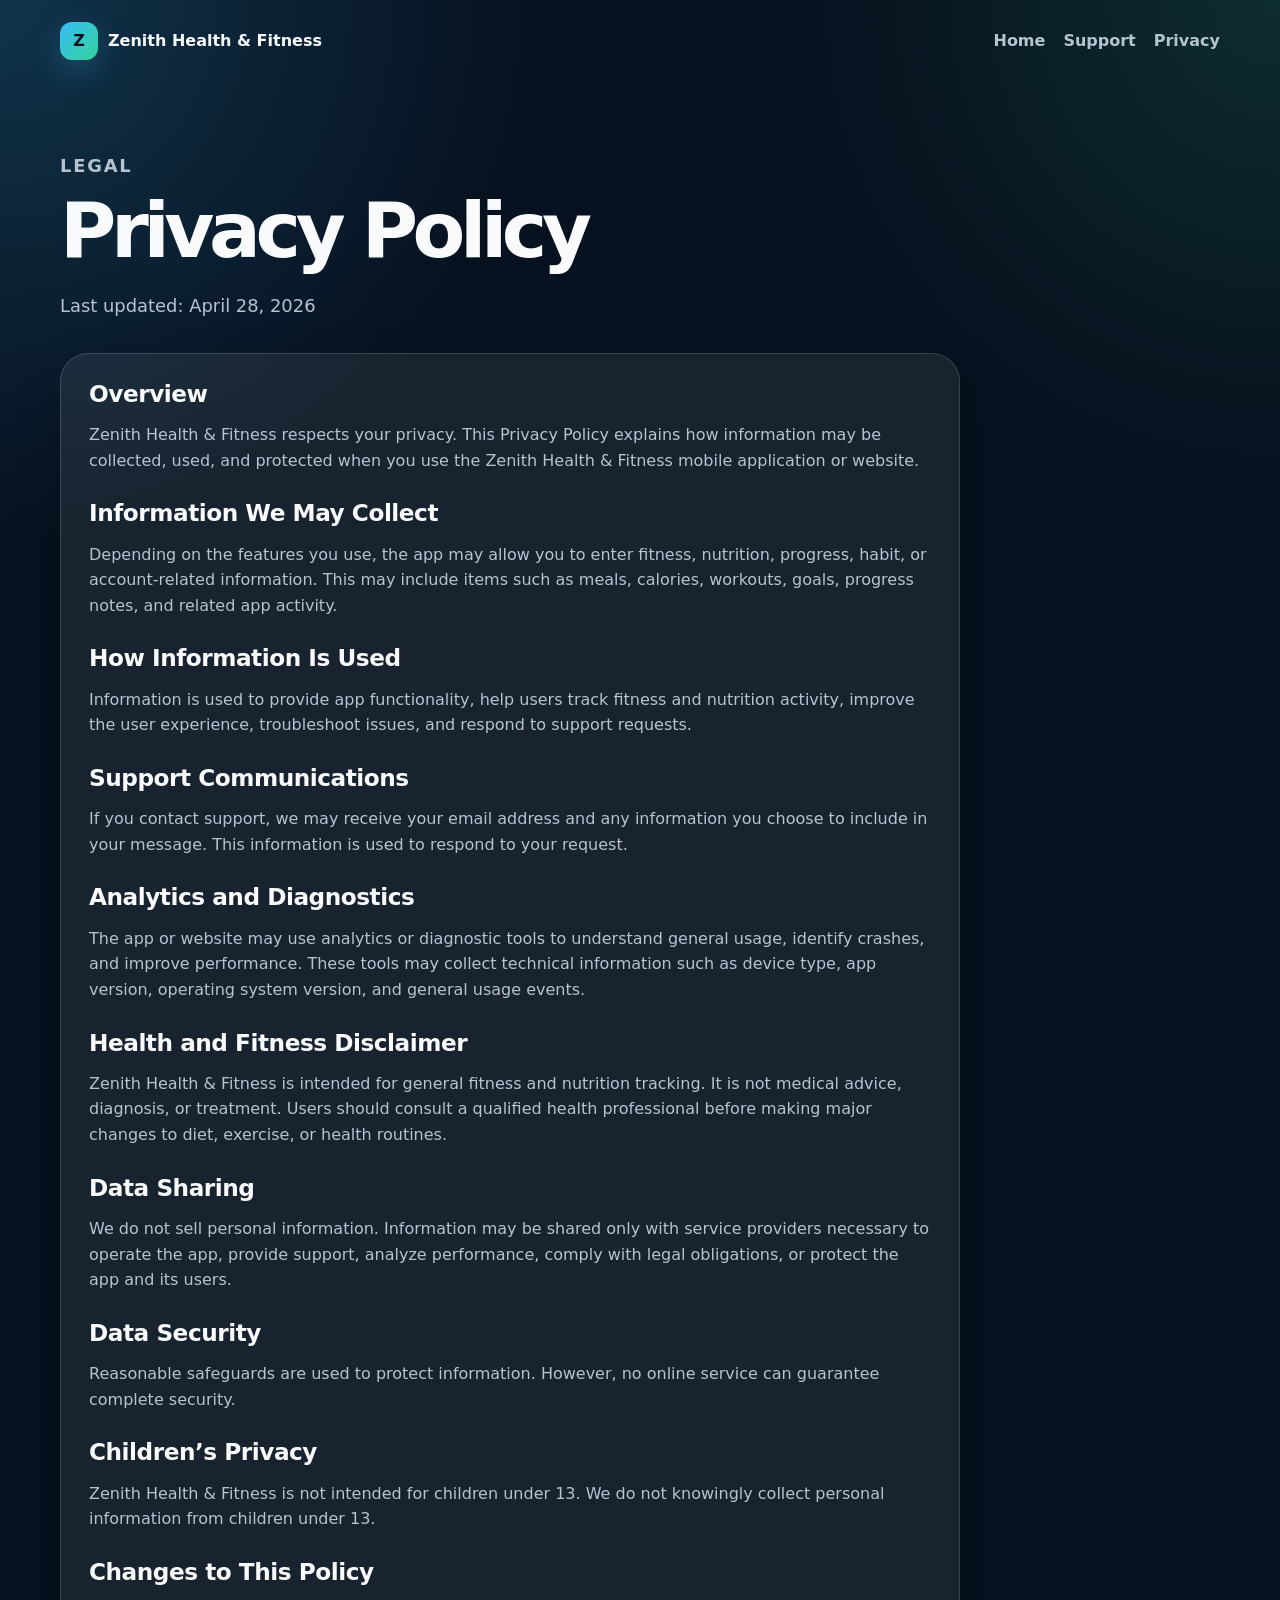
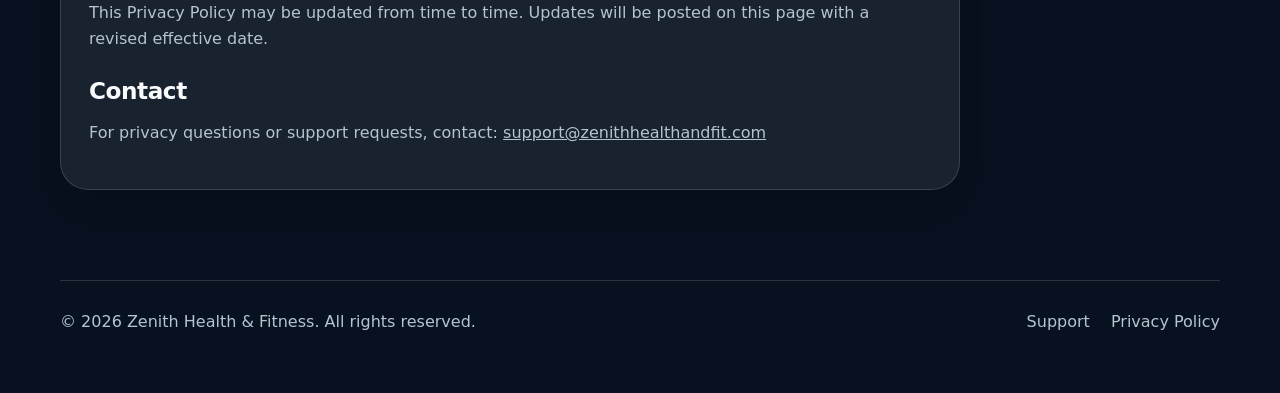
==== privacy.html @ 16274722 "Add files via upload" ====
<!DOCTYPE html>
<html lang="en">
<head>
  <meta charset="UTF-8" />
  <meta name="viewport" content="width=device-width, initial-scale=1.0" />
  <title>Privacy Policy | Zenith Health & Fitness</title>
  <meta name="description" content="Privacy Policy for Zenith Health & Fitness." />
  <link rel="stylesheet" href="styles.css" />
</head>
<body>
  <header class="site-header">
    <a class="brand" href="index.html">
      <span class="brand-mark">Z</span>
      <span>Zenith Health & Fitness</span>
    </a>

    <nav class="nav">
      <a href="index.html">Home</a>
      <a href="support.html">Support</a>
      <a href="privacy.html">Privacy</a>
    </nav>
  </header>

  <main class="page legal">
    <section class="page-header">
      <p class="eyebrow">Legal</p>
      <h1>Privacy Policy</h1>
      <p>Last updated: April 28, 2026</p>
    </section>

    <section class="legal-card">
      <h2>Overview</h2>
      <p>
        Zenith Health & Fitness respects your privacy. This Privacy Policy explains how information may be collected, used, and protected when you use the Zenith Health & Fitness mobile application or website.
      </p>

      <h2>Information We May Collect</h2>
      <p>
        Depending on the features you use, the app may allow you to enter fitness, nutrition, progress, habit, or account-related information. This may include items such as meals, calories, workouts, goals, progress notes, and related app activity.
      </p>

      <h2>How Information Is Used</h2>
      <p>
        Information is used to provide app functionality, help users track fitness and nutrition activity, improve the user experience, troubleshoot issues, and respond to support requests.
      </p>

      <h2>Support Communications</h2>
      <p>
        If you contact support, we may receive your email address and any information you choose to include in your message. This information is used to respond to your request.
      </p>

      <h2>Analytics and Diagnostics</h2>
      <p>
        The app or website may use analytics or diagnostic tools to understand general usage, identify crashes, and improve performance. These tools may collect technical information such as device type, app version, operating system version, and general usage events.
      </p>

      <h2>Health and Fitness Disclaimer</h2>
      <p>
        Zenith Health & Fitness is intended for general fitness and nutrition tracking. It is not medical advice, diagnosis, or treatment. Users should consult a qualified health professional before making major changes to diet, exercise, or health routines.
      </p>

      <h2>Data Sharing</h2>
      <p>
        We do not sell personal information. Information may be shared only with service providers necessary to operate the app, provide support, analyze performance, comply with legal obligations, or protect the app and its users.
      </p>

      <h2>Data Security</h2>
      <p>
        Reasonable safeguards are used to protect information. However, no online service can guarantee complete security.
      </p>

      <h2>Children’s Privacy</h2>
      <p>
        Zenith Health & Fitness is not intended for children under 13. We do not knowingly collect personal information from children under 13.
      </p>

      <h2>Changes to This Policy</h2>
      <p>
        This Privacy Policy may be updated from time to time. Updates will be posted on this page with a revised effective date.
      </p>

      <h2>Contact</h2>
      <p>
        For privacy questions or support requests, contact:
        <a href="mailto:support@zenithhealthandfit.com">support@zenithhealthandfit.com</a>
      </p>
    </section>
  </main>

  <footer class="site-footer">
    <p>© 2026 Zenith Health & Fitness. All rights reserved.</p>
    <div>
      <a href="support.html">Support</a>
      <a href="privacy.html">Privacy Policy</a>
    </div>
  </footer>
</body>
</html>
---- styles.css ----
:root {
  --bg: #07111f;
  --bg-soft: #0d1b2d;
  --panel: rgba(255, 255, 255, 0.075);
  --panel-strong: rgba(255, 255, 255, 0.11);
  --text: #f8fafc;
  --muted: #b6c3d1;
  --line: rgba(255, 255, 255, 0.14);
  --accent: #38bdf8;
  --accent-strong: #0ea5e9;
  --green: #34d399;
  --shadow: 0 24px 70px rgba(0, 0, 0, 0.35);
}

* {
  box-sizing: border-box;
}

html {
  scroll-behavior: smooth;
}

body {
  margin: 0;
  font-family: Inter, ui-sans-serif, system-ui, -apple-system, BlinkMacSystemFont, "Segoe UI", sans-serif;
  background:
    radial-gradient(circle at top left, rgba(56, 189, 248, 0.2), transparent 34rem),
    radial-gradient(circle at top right, rgba(52, 211, 153, 0.14), transparent 30rem),
    var(--bg);
  color: var(--text);
  line-height: 1.6;
}

a {
  color: inherit;
}

.site-header {
  width: min(1160px, calc(100% - 32px));
  margin: 0 auto;
  padding: 22px 0;
  display: flex;
  justify-content: space-between;
  align-items: center;
}

.brand {
  display: inline-flex;
  align-items: center;
  gap: 10px;
  font-weight: 800;
  text-decoration: none;
}

.brand-mark {
  width: 38px;
  height: 38px;
  display: grid;
  place-items: center;
  border-radius: 12px;
  background: linear-gradient(135deg, var(--accent), var(--green));
  color: #03111d;
  box-shadow: 0 10px 30px rgba(56, 189, 248, 0.25);
}

.nav {
  display: flex;
  align-items: center;
  gap: 18px;
}

.nav a {
  color: var(--muted);
  text-decoration: none;
  font-weight: 650;
}

.nav a:hover {
  color: var(--text);
}

.hero {
  width: min(1160px, calc(100% - 32px));
  margin: 52px auto 0;
  min-height: 640px;
  display: grid;
  grid-template-columns: 1.1fr 0.9fr;
  gap: 56px;
  align-items: center;
}

.eyebrow {
  margin: 0 0 12px;
  color: var(--accent);
  font-weight: 800;
  letter-spacing: 0.1em;
  text-transform: uppercase;
  font-size: 0.78rem;
}

h1,
h2,
h3,
p {
  margin-top: 0;
}

h1 {
  font-size: clamp(2.6rem, 6vw, 5rem);
  line-height: 0.98;
  letter-spacing: -0.07em;
  margin-bottom: 24px;
}

h2 {
  font-size: clamp(2rem, 4vw, 3.2rem);
  line-height: 1.05;
  letter-spacing: -0.045em;
  margin-bottom: 16px;
}

h3 {
  font-size: 1.25rem;
  margin-bottom: 10px;
}

.hero-copy,
.page-header p,
.split p,
.cta p {
  color: var(--muted);
  font-size: 1.12rem;
  max-width: 680px;
}

.hero-actions {
  display: flex;
  gap: 14px;
  flex-wrap: wrap;
  margin: 32px 0 18px;
}

.button {
  display: inline-flex;
  align-items: center;
  justify-content: center;
  min-height: 46px;
  padding: 0 18px;
  border-radius: 999px;
  text-decoration: none;
  font-weight: 800;
  border: 1px solid transparent;
}

.button.primary {
  background: linear-gradient(135deg, var(--accent), var(--green));
  color: #04111f;
}

.button.secondary {
  background: rgba(255, 255, 255, 0.08);
  border-color: var(--line);
  color: var(--text);
}

.small-note {
  color: var(--muted);
  font-size: 0.92rem;
}

.hero-card {
  display: flex;
  justify-content: center;
}

.phone-frame {
  width: min(360px, 100%);
  border-radius: 48px;
  padding: 14px;
  background: linear-gradient(145deg, rgba(255,255,255,0.18), rgba(255,255,255,0.04));
  border: 1px solid var(--line);
  box-shadow: var(--shadow);
}

.phone-screen {
  min-height: 600px;
  border-radius: 36px;
  padding: 28px;
  background:
    radial-gradient(circle at top, rgba(56, 189, 248, 0.22), transparent 18rem),
    #081525;
  border: 1px solid rgba(255, 255, 255, 0.1);
}

.app-topbar {
  width: 92px;
  height: 8px;
  border-radius: 999px;
  margin: 0 auto 46px;
  background: rgba(255, 255, 255, 0.22);
}

.metric-row {
  display: flex;
  justify-content: space-between;
  color: var(--muted);
  margin-top: 28px;
}

.metric-row strong {
  color: var(--text);
}

.progress-bar {
  height: 12px;
  border-radius: 999px;
  overflow: hidden;
  background: rgba(255, 255, 255, 0.1);
  margin: 12px 0 26px;
}

.progress-bar span {
  display: block;
  height: 100%;
  border-radius: inherit;
  background: linear-gradient(90deg, var(--accent), var(--green));
}

.metric-grid {
  display: grid;
  grid-template-columns: repeat(2, 1fr);
  gap: 12px;
}

.metric-grid div {
  background: rgba(255, 255, 255, 0.075);
  border: 1px solid var(--line);
  border-radius: 22px;
  padding: 18px;
}

.metric-grid strong,
.metric-grid span {
  display: block;
}

.metric-grid strong {
  font-size: 1.7rem;
}

.metric-grid span {
  color: var(--muted);
  font-size: 0.9rem;
}

.section,
.page {
  width: min(1160px, calc(100% - 32px));
  margin: 0 auto;
}

.section {
  padding: 78px 0;
}

.section-heading {
  max-width: 720px;
  margin-bottom: 28px;
}

.cards {
  display: grid;
  gap: 18px;
}

.cards.three {
  grid-template-columns: repeat(3, 1fr);
}

.cards.two {
  grid-template-columns: repeat(2, 1fr);
}

.card,
.legal-card,
.cta {
  background: var(--panel);
  border: 1px solid var(--line);
  border-radius: 28px;
  padding: 28px;
  box-shadow: 0 18px 48px rgba(0, 0, 0, 0.18);
}

.card p,
.legal-card p,
.card li {
  color: var(--muted);
}

.split {
  display: grid;
  grid-template-columns: 0.85fr 1.15fr;
  gap: 40px;
  align-items: start;
}

.cta {
  width: min(1160px, calc(100% - 32px));
  margin: 30px auto 80px;
  text-align: center;
  background:
    radial-gradient(circle at top left, rgba(56, 189, 248, 0.22), transparent 24rem),
    var(--panel-strong);
}

.cta p {
  margin-left: auto;
  margin-right: auto;
}

.site-footer {
  width: min(1160px, calc(100% - 32px));
  margin: 0 auto;
  padding: 28px 0 42px;
  border-top: 1px solid var(--line);
  display: flex;
  justify-content: space-between;
  gap: 18px;
  color: var(--muted);
}

.site-footer a {
  color: var(--muted);
  text-decoration: none;
  margin-left: 16px;
}

.page {
  padding: 70px 0 90px;
}

.page-header {
  max-width: 800px;
  margin-bottom: 32px;
}

.clean-list {
  padding-left: 20px;
}

.faq {
  display: grid;
  gap: 12px;
}

details {
  background: var(--panel);
  border: 1px solid var(--line);
  border-radius: 18px;
  padding: 18px 20px;
}

summary {
  cursor: pointer;
  font-weight: 800;
}

details p {
  color: var(--muted);
  margin: 12px 0 0;
}

.legal-card {
  max-width: 900px;
}

.legal-card h2 {
  font-size: 1.45rem;
  letter-spacing: -0.02em;
  margin-top: 28px;
}

.legal-card h2:first-child {
  margin-top: 0;
}

@media (max-width: 850px) {
  .site-header,
  .site-footer {
    align-items: flex-start;
    flex-direction: column;
  }

  .nav {
    flex-wrap: wrap;
  }

  .hero,
  .split,
  .cards.three,
  .cards.two {
    grid-template-columns: 1fr;
  }

  .hero {
    margin-top: 28px;
    min-height: auto;
  }

  .phone-screen {
    min-height: 520px;
  }

  .section {
    padding: 52px 0;
  }

  .site-footer a {
    margin-left: 0;
    margin-right: 16px;
  }
}
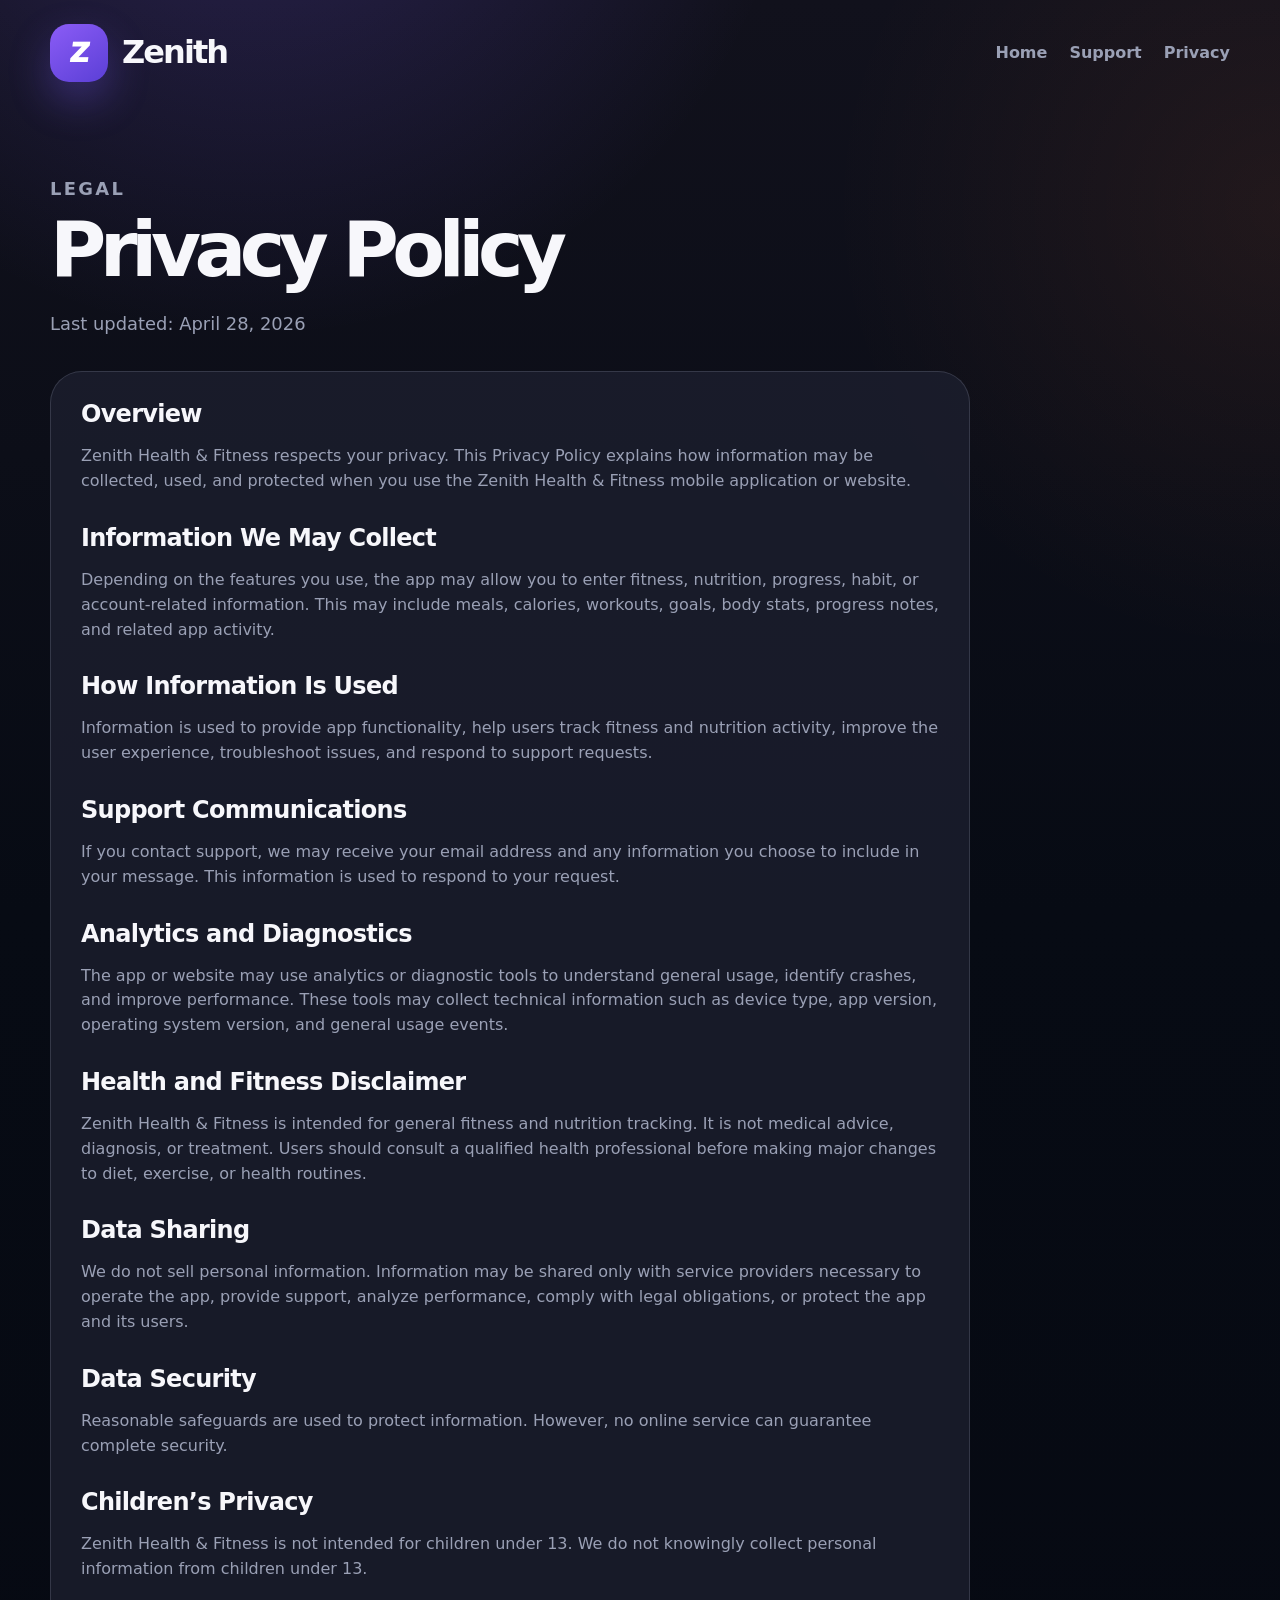
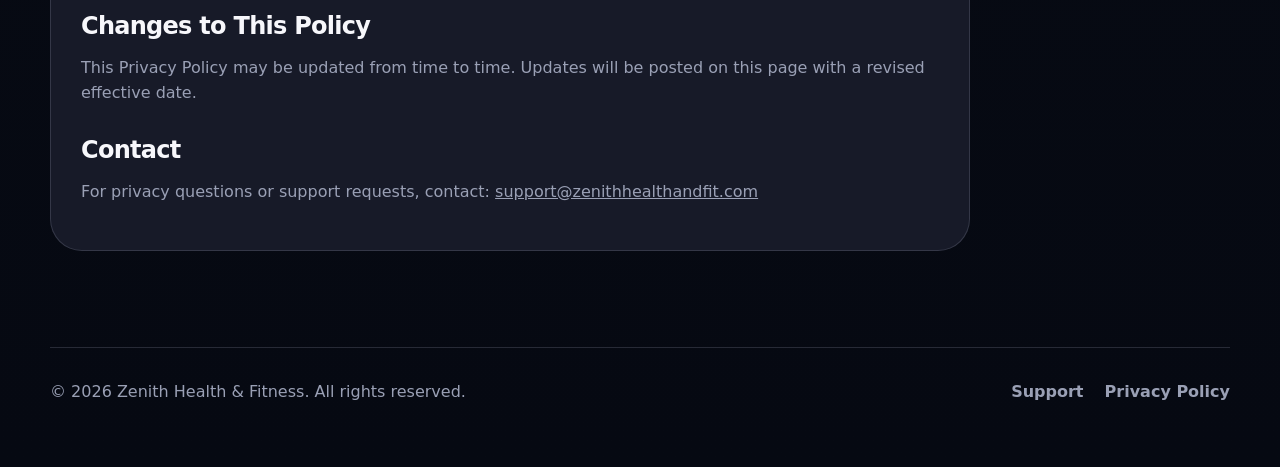
==== commit f069099a: "Add files via upload" ====
--- a/privacy.html
+++ b/privacy.html
@@ -3,15 +3,18 @@
 <head>
   <meta charset="UTF-8" />
   <meta name="viewport" content="width=device-width, initial-scale=1.0" />
+
   <title>Privacy Policy | Zenith Health & Fitness</title>
   <meta name="description" content="Privacy Policy for Zenith Health & Fitness." />
+
   <link rel="stylesheet" href="styles.css" />
 </head>
+
 <body>
   <header class="site-header">
     <a class="brand" href="index.html">
-      <span class="brand-mark">Z</span>
-      <span>Zenith Health & Fitness</span>
+      <span class="brand-mark"><span class="z-peak">Z</span></span>
+      <span class="brand-text">Zenith</span>
     </a>
 
     <nav class="nav">
@@ -36,7 +39,7 @@
 
       <h2>Information We May Collect</h2>
       <p>
-        Depending on the features you use, the app may allow you to enter fitness, nutrition, progress, habit, or account-related information. This may include items such as meals, calories, workouts, goals, progress notes, and related app activity.
+        Depending on the features you use, the app may allow you to enter fitness, nutrition, progress, habit, or account-related information. This may include meals, calories, workouts, goals, body stats, progress notes, and related app activity.
       </p>
 
       <h2>How Information Is Used</h2>
--- a/styles.css
+++ b/styles.css
@@ -1,15 +1,21 @@
 :root {
-  --bg: #07111f;
-  --bg-soft: #0d1b2d;
-  --panel: rgba(255, 255, 255, 0.075);
-  --panel-strong: rgba(255, 255, 255, 0.11);
-  --text: #f8fafc;
-  --muted: #b6c3d1;
-  --line: rgba(255, 255, 255, 0.14);
-  --accent: #38bdf8;
-  --accent-strong: #0ea5e9;
-  --green: #34d399;
-  --shadow: 0 24px 70px rgba(0, 0, 0, 0.35);
+  --bg: #070b14;
+  --bg-2: #0b101d;
+  --surface: #151622;
+  --surface-2: #1d2030;
+  --surface-3: #10131f;
+  --text: #f7f7fb;
+  --muted: #9aa0b5;
+  --muted-2: #73798d;
+  --line: rgba(154, 160, 181, 0.22);
+  --purple: #7c5cff;
+  --purple-2: #4f3a93;
+  --orange: #ff7a2f;
+  --green: #39d39f;
+  --pink: #ec4899;
+  --shadow: 0 28px 80px rgba(0, 0, 0, 0.45);
+  --radius-lg: 32px;
+  --radius-md: 22px;
 }
 
 * {
@@ -22,13 +28,13 @@
 
 body {
   margin: 0;
+  background:
+    radial-gradient(circle at 20% -10%, rgba(124, 92, 255, 0.24), transparent 34rem),
+    radial-gradient(circle at 100% 10%, rgba(255, 122, 47, 0.08), transparent 28rem),
+    linear-gradient(180deg, #11111c 0%, var(--bg) 44%, #060912 100%);
+  color: var(--text);
   font-family: Inter, ui-sans-serif, system-ui, -apple-system, BlinkMacSystemFont, "Segoe UI", sans-serif;
-  background:
-    radial-gradient(circle at top left, rgba(56, 189, 248, 0.2), transparent 34rem),
-    radial-gradient(circle at top right, rgba(52, 211, 153, 0.14), transparent 30rem),
-    var(--bg);
-  color: var(--text);
-  line-height: 1.6;
+  line-height: 1.55;
 }
 
 a {
@@ -36,43 +42,56 @@
 }
 
 .site-header {
-  width: min(1160px, calc(100% - 32px));
+  width: min(1180px, calc(100% - 32px));
   margin: 0 auto;
-  padding: 22px 0;
-  display: flex;
+  padding: 24px 0;
+  display: flex;
+  align-items: center;
   justify-content: space-between;
-  align-items: center;
 }
 
 .brand {
   display: inline-flex;
   align-items: center;
-  gap: 10px;
-  font-weight: 800;
+  gap: 14px;
   text-decoration: none;
 }
 
 .brand-mark {
-  width: 38px;
-  height: 38px;
+  width: 58px;
+  height: 58px;
+  border-radius: 19px;
   display: grid;
   place-items: center;
-  border-radius: 12px;
-  background: linear-gradient(135deg, var(--accent), var(--green));
-  color: #03111d;
-  box-shadow: 0 10px 30px rgba(56, 189, 248, 0.25);
+  background: linear-gradient(145deg, #8b5cf6, #5b3fd6);
+  box-shadow: 0 18px 42px rgba(124, 92, 255, 0.32);
+}
+
+.z-peak {
+  color: #fff;
+  font-size: 1.65rem;
+  font-weight: 950;
+  letter-spacing: -0.08em;
+  transform: skew(-8deg);
+}
+
+.brand-text {
+  font-size: 2rem;
+  font-weight: 900;
+  letter-spacing: -0.06em;
 }
 
 .nav {
   display: flex;
+  gap: 22px;
   align-items: center;
-  gap: 18px;
 }
 
 .nav a {
-  color: var(--muted);
   text-decoration: none;
-  font-weight: 650;
+  color: var(--muted);
+  font-weight: 750;
+  transition: color 160ms ease;
 }
 
 .nav a:hover {
@@ -80,22 +99,23 @@
 }
 
 .hero {
-  width: min(1160px, calc(100% - 32px));
-  margin: 52px auto 0;
-  min-height: 640px;
-  display: grid;
-  grid-template-columns: 1.1fr 0.9fr;
-  gap: 56px;
+  width: min(1180px, calc(100% - 32px));
+  margin: 42px auto 0;
+  display: grid;
+  grid-template-columns: minmax(0, 0.95fr) minmax(360px, 0.78fr);
+  gap: 64px;
   align-items: center;
+  min-height: 760px;
 }
 
 .eyebrow {
-  margin: 0 0 12px;
-  color: var(--accent);
-  font-weight: 800;
-  letter-spacing: 0.1em;
+  margin: 0 0 14px;
+  color: var(--purple);
+  font-size: 0.78rem;
+  line-height: 1.2;
+  font-weight: 900;
+  letter-spacing: 0.13em;
   text-transform: uppercase;
-  font-size: 0.78rem;
 }
 
 h1,
@@ -106,317 +126,611 @@
 }
 
 h1 {
-  font-size: clamp(2.6rem, 6vw, 5rem);
-  line-height: 0.98;
+  max-width: 760px;
+  margin-bottom: 24px;
+  font-size: clamp(3.2rem, 7vw, 6.6rem);
+  line-height: 0.94;
+  letter-spacing: -0.085em;
+}
+
+h2 {
+  margin-bottom: 18px;
+  font-size: clamp(2.1rem, 4vw, 4.3rem);
+  line-height: 1;
   letter-spacing: -0.07em;
-  margin-bottom: 24px;
-}
-
-h2 {
-  font-size: clamp(2rem, 4vw, 3.2rem);
-  line-height: 1.05;
-  letter-spacing: -0.045em;
-  margin-bottom: 16px;
 }
 
 h3 {
+  margin-bottom: 10px;
+  font-size: 1.35rem;
+  letter-spacing: -0.025em;
+}
+
+.lead {
+  max-width: 680px;
+  color: var(--muted);
   font-size: 1.25rem;
-  margin-bottom: 10px;
-}
-
-.hero-copy,
-.page-header p,
-.split p,
-.cta p {
-  color: var(--muted);
-  font-size: 1.12rem;
-  max-width: 680px;
 }
 
 .hero-actions {
+  margin-top: 34px;
   display: flex;
   gap: 14px;
   flex-wrap: wrap;
-  margin: 32px 0 18px;
+}
+
+.hero-actions.centered {
+  justify-content: center;
 }
 
 .button {
+  min-height: 50px;
+  padding: 0 22px;
+  border-radius: 999px;
+  display: inline-flex;
+  justify-content: center;
+  align-items: center;
+  text-decoration: none;
+  font-weight: 900;
+  border: 1px solid transparent;
+}
+
+.button.primary {
+  color: #fff;
+  background: linear-gradient(135deg, #8b5cf6, #6242d9);
+  box-shadow: 0 18px 44px rgba(124, 92, 255, 0.3);
+}
+
+.button.secondary {
+  color: var(--text);
+  background: rgba(255,255,255,0.045);
+  border-color: var(--line);
+}
+
+.trust-row {
+  margin-top: 26px;
+  display: flex;
+  flex-wrap: wrap;
+  gap: 10px;
+}
+
+.trust-row span {
+  padding: 10px 14px;
+  border-radius: 999px;
+  color: var(--muted);
+  background: rgba(255,255,255,0.045);
+  border: 1px solid var(--line);
+  font-weight: 800;
+  font-size: 0.9rem;
+}
+
+.phone-showcase {
+  display: flex;
+  justify-content: center;
+}
+
+.phone {
+  width: min(420px, 100%);
+  min-height: 820px;
+  position: relative;
+  overflow: hidden;
+  border-radius: 42px;
+  border: 1px solid rgba(154, 160, 181, 0.22);
+  background: #080c15;
+  box-shadow: var(--shadow);
+}
+
+.phone::before {
+  content: "";
+  position: absolute;
+  inset: 0;
+  background:
+    radial-gradient(circle at 20% 0%, rgba(124,92,255,0.22), transparent 20rem),
+    radial-gradient(circle at 90% 80%, rgba(236,72,153,0.12), transparent 18rem);
+  pointer-events: none;
+}
+
+.phone-status {
+  position: relative;
+  height: 18px;
+}
+
+.app-header {
+  position: relative;
+  z-index: 1;
+  padding: 20px 26px 22px;
+  display: flex;
+  justify-content: space-between;
+  align-items: center;
+  background: rgba(21, 22, 34, 0.82);
+  border-bottom: 1px solid var(--line);
+}
+
+.mini-brand {
   display: inline-flex;
   align-items: center;
-  justify-content: center;
-  min-height: 46px;
-  padding: 0 18px;
+  gap: 12px;
+}
+
+.mini-brand strong {
+  font-size: 1.55rem;
+  letter-spacing: -0.06em;
+}
+
+.mini-icon {
+  width: 46px;
+  height: 46px;
+  border-radius: 15px;
+  display: grid;
+  place-items: center;
+  background: linear-gradient(145deg, #8b5cf6, #5b3fd6);
+  color: #fff;
+  font-weight: 950;
+  font-size: 1.4rem;
+}
+
+.header-icons {
+  display: flex;
+  gap: 14px;
+  color: var(--muted);
+  font-size: 1.4rem;
+}
+
+.screen-section {
+  position: relative;
+  z-index: 1;
+  padding: 30px 24px 112px;
+}
+
+.screen-section h2 {
+  font-size: 2.45rem;
+  margin-bottom: 8px;
+}
+
+.screen-section p {
+  color: var(--muted);
+}
+
+.streak {
+  width: fit-content;
+  margin-bottom: 12px;
+  padding: 11px 16px;
   border-radius: 999px;
-  text-decoration: none;
-  font-weight: 800;
-  border: 1px solid transparent;
-}
-
-.button.primary {
-  background: linear-gradient(135deg, var(--accent), var(--green));
-  color: #04111f;
-}
-
-.button.secondary {
-  background: rgba(255, 255, 255, 0.08);
-  border-color: var(--line);
-  color: var(--text);
-}
-
-.small-note {
-  color: var(--muted);
-  font-size: 0.92rem;
-}
-
-.hero-card {
-  display: flex;
-  justify-content: center;
-}
-
-.phone-frame {
-  width: min(360px, 100%);
-  border-radius: 48px;
-  padding: 14px;
-  background: linear-gradient(145deg, rgba(255,255,255,0.18), rgba(255,255,255,0.04));
+  font-weight: 900;
+  border: 1px solid;
+}
+
+.streak.purple {
+  color: var(--purple);
+  background: rgba(124,92,255,0.13);
+  border-color: rgba(124,92,255,0.35);
+}
+
+.streak.orange {
+  color: var(--orange);
+  background: rgba(255,122,47,0.12);
+  border-color: rgba(255,122,47,0.35);
+}
+
+.metric-grid {
+  margin-top: 24px;
+  display: grid;
+  grid-template-columns: repeat(2, 1fr);
+  gap: 14px;
+}
+
+.metric-card {
+  min-height: 132px;
+  padding: 20px 18px;
+  border-radius: 24px;
+  background: rgba(29,32,48,0.74);
   border: 1px solid var(--line);
-  box-shadow: var(--shadow);
-}
-
-.phone-screen {
-  min-height: 600px;
-  border-radius: 36px;
-  padding: 28px;
-  background:
-    radial-gradient(circle at top, rgba(56, 189, 248, 0.22), transparent 18rem),
-    #081525;
-  border: 1px solid rgba(255, 255, 255, 0.1);
-}
-
-.app-topbar {
-  width: 92px;
-  height: 8px;
-  border-radius: 999px;
-  margin: 0 auto 46px;
-  background: rgba(255, 255, 255, 0.22);
-}
-
-.metric-row {
+}
+
+.metric-card span {
+  display: block;
+  color: var(--muted);
+  font-size: 0.82rem;
+  font-weight: 900;
+  letter-spacing: 0.08em;
+}
+
+.metric-card strong {
+  display: block;
+  margin-top: 14px;
+  font-size: 2rem;
+  line-height: 1;
+}
+
+.metric-card small {
+  display: block;
+  margin-top: 8px;
+  color: var(--muted);
+  font-size: 0.9rem;
+}
+
+.budget-card {
+  margin-top: 24px;
+  padding: 22px;
+  border-radius: 26px;
+  background: rgba(29,32,48,0.84);
+  border: 1px solid var(--line);
+}
+
+.budget-top {
   display: flex;
   justify-content: space-between;
-  color: var(--muted);
-  margin-top: 28px;
-}
-
-.metric-row strong {
-  color: var(--text);
-}
-
-.progress-bar {
+  gap: 16px;
+  align-items: center;
+}
+
+.budget-top span {
+  color: var(--green);
+  font-weight: 950;
+}
+
+.progress-track {
   height: 12px;
+  margin: 18px 0;
   border-radius: 999px;
   overflow: hidden;
-  background: rgba(255, 255, 255, 0.1);
-  margin: 12px 0 26px;
-}
-
-.progress-bar span {
+  background: rgba(154, 160, 181, 0.15);
+}
+
+.progress-track span {
   display: block;
   height: 100%;
   border-radius: inherit;
-  background: linear-gradient(90deg, var(--accent), var(--green));
-}
-
-.metric-grid {
-  display: grid;
-  grid-template-columns: repeat(2, 1fr);
-  gap: 12px;
-}
-
-.metric-grid div {
-  background: rgba(255, 255, 255, 0.075);
-  border: 1px solid var(--line);
-  border-radius: 22px;
-  padding: 18px;
-}
-
-.metric-grid strong,
-.metric-grid span {
+  background: linear-gradient(90deg, var(--orange), #ff9f45);
+}
+
+.budget-values {
+  display: flex;
+  justify-content: space-between;
+  color: var(--muted);
+  text-align: center;
+}
+
+.budget-values strong {
   display: block;
-}
-
-.metric-grid strong {
-  font-size: 1.7rem;
-}
-
-.metric-grid span {
-  color: var(--muted);
-  font-size: 0.9rem;
+  color: var(--text);
+  font-size: 1.5rem;
+  line-height: 1.1;
+}
+
+.bottom-nav {
+  position: absolute;
+  z-index: 2;
+  left: 0;
+  right: 0;
+  bottom: 0;
+  min-height: 88px;
+  padding: 14px 14px 18px;
+  display: grid;
+  grid-template-columns: repeat(5, 1fr);
+  gap: 6px;
+  background: rgba(21, 22, 34, 0.96);
+  border-top: 1px solid var(--line);
+}
+
+.bottom-nav span {
+  display: grid;
+  place-items: center;
+  gap: 4px;
+  color: var(--muted);
+  font-size: 1.1rem;
+}
+
+.bottom-nav small {
+  font-size: 0.64rem;
+  font-weight: 800;
+}
+
+.bottom-nav .active {
+  color: var(--purple);
 }
 
 .section,
 .page {
-  width: min(1160px, calc(100% - 32px));
+  width: min(1180px, calc(100% - 32px));
   margin: 0 auto;
 }
 
 .section {
-  padding: 78px 0;
+  padding: 92px 0;
 }
 
 .section-heading {
-  max-width: 720px;
-  margin-bottom: 28px;
-}
-
-.cards {
-  display: grid;
+  max-width: 780px;
+  margin-bottom: 34px;
+}
+
+.section-heading p,
+.split-section p,
+.app-store-card p,
+.page-header p {
+  color: var(--muted);
+  font-size: 1.12rem;
+}
+
+.feature-grid {
+  display: grid;
+  grid-template-columns: repeat(4, 1fr);
   gap: 18px;
 }
 
-.cards.three {
-  grid-template-columns: repeat(3, 1fr);
-}
-
-.cards.two {
-  grid-template-columns: repeat(2, 1fr);
-}
-
-.card,
-.legal-card,
-.cta {
-  background: var(--panel);
+.feature-card {
+  min-height: 270px;
+  padding: 28px;
+  border-radius: var(--radius-lg);
+  background: rgba(29,32,48,0.74);
   border: 1px solid var(--line);
-  border-radius: 28px;
-  padding: 28px;
-  box-shadow: 0 18px 48px rgba(0, 0, 0, 0.18);
-}
-
-.card p,
-.legal-card p,
-.card li {
-  color: var(--muted);
-}
-
-.split {
+  box-shadow: 0 18px 54px rgba(0,0,0,0.18);
+}
+
+.feature-icon {
+  width: 62px;
+  height: 62px;
+  margin-bottom: 24px;
+  border-radius: 20px;
+  display: grid;
+  place-items: center;
+  font-size: 1.7rem;
+}
+
+.feature-card p {
+  color: var(--muted);
+}
+
+.purple-card .feature-icon {
+  background: rgba(124,92,255,0.16);
+  color: var(--purple);
+}
+
+.orange-card .feature-icon {
+  background: rgba(255,122,47,0.16);
+  color: var(--orange);
+}
+
+.green-card .feature-icon {
+  background: rgba(57,211,159,0.14);
+  color: var(--green);
+}
+
+.violet-card .feature-icon {
+  background: rgba(236,72,153,0.14);
+  color: var(--pink);
+}
+
+.split-section {
   display: grid;
   grid-template-columns: 0.85fr 1.15fr;
-  gap: 40px;
+  gap: 42px;
   align-items: start;
 }
 
-.cta {
-  width: min(1160px, calc(100% - 32px));
-  margin: 30px auto 80px;
+.screen-cards {
+  display: grid;
+  gap: 16px;
+}
+
+.screen-cards article {
+  padding: 26px;
+  border-radius: var(--radius-md);
+  background: rgba(29,32,48,0.72);
+  border: 1px solid var(--line);
+}
+
+.screen-cards p {
+  color: var(--muted);
+}
+
+.pill {
+  display: inline-flex;
+  margin-bottom: 14px;
+  padding: 7px 12px;
+  border-radius: 999px;
+  font-size: 0.78rem;
+  font-weight: 950;
+  letter-spacing: 0.05em;
+  text-transform: uppercase;
+}
+
+.purple-pill {
+  color: var(--purple);
+  background: rgba(124,92,255,0.15);
+  border: 1px solid rgba(124,92,255,0.28);
+}
+
+.orange-pill {
+  color: var(--orange);
+  background: rgba(255,122,47,0.13);
+  border: 1px solid rgba(255,122,47,0.28);
+}
+
+.app-store-section {
+  padding-top: 42px;
+}
+
+.app-store-card {
+  padding: clamp(32px, 7vw, 72px);
+  border-radius: 38px;
   text-align: center;
   background:
-    radial-gradient(circle at top left, rgba(56, 189, 248, 0.22), transparent 24rem),
-    var(--panel-strong);
-}
-
-.cta p {
-  margin-left: auto;
-  margin-right: auto;
+    radial-gradient(circle at 50% 0%, rgba(124,92,255,0.28), transparent 28rem),
+    rgba(29,32,48,0.78);
+  border: 1px solid var(--line);
+  box-shadow: var(--shadow);
 }
 
 .site-footer {
-  width: min(1160px, calc(100% - 32px));
+  width: min(1180px, calc(100% - 32px));
   margin: 0 auto;
-  padding: 28px 0 42px;
+  padding: 32px 0 46px;
+  display: flex;
+  justify-content: space-between;
+  gap: 20px;
+  color: var(--muted);
   border-top: 1px solid var(--line);
-  display: flex;
-  justify-content: space-between;
-  gap: 18px;
-  color: var(--muted);
 }
 
 .site-footer a {
   color: var(--muted);
   text-decoration: none;
   margin-left: 16px;
+  font-weight: 750;
 }
 
 .page {
-  padding: 70px 0 90px;
+  padding: 72px 0 96px;
 }
 
 .page-header {
-  max-width: 800px;
-  margin-bottom: 32px;
-}
-
-.clean-list {
+  max-width: 820px;
+  margin-bottom: 34px;
+}
+
+.page-header h1 {
+  font-size: clamp(2.6rem, 6vw, 5rem);
+}
+
+.support-grid {
+  display: grid;
+  grid-template-columns: repeat(2, 1fr);
+  gap: 18px;
+}
+
+.support-card,
+.legal-card {
+  padding: 30px;
+  border-radius: var(--radius-lg);
+  background: rgba(29,32,48,0.76);
+  border: 1px solid var(--line);
+}
+
+.support-card p,
+.support-card li,
+.legal-card p {
+  color: var(--muted);
+}
+
+.support-card ul {
+  margin: 0;
   padding-left: 20px;
 }
 
-.faq {
+.faq-section {
+  width: 100%;
+  padding-bottom: 0;
+}
+
+.faq-list {
   display: grid;
   gap: 12px;
 }
 
 details {
-  background: var(--panel);
+  padding: 20px 22px;
+  border-radius: 20px;
+  background: rgba(29,32,48,0.7);
   border: 1px solid var(--line);
-  border-radius: 18px;
-  padding: 18px 20px;
 }
 
 summary {
   cursor: pointer;
-  font-weight: 800;
+  font-weight: 900;
 }
 
 details p {
-  color: var(--muted);
   margin: 12px 0 0;
+  color: var(--muted);
 }
 
 .legal-card {
-  max-width: 900px;
+  max-width: 920px;
 }
 
 .legal-card h2 {
-  font-size: 1.45rem;
-  letter-spacing: -0.02em;
-  margin-top: 28px;
+  margin-top: 32px;
+  font-size: 1.5rem;
+  letter-spacing: -0.03em;
 }
 
 .legal-card h2:first-child {
   margin-top: 0;
 }
 
-@media (max-width: 850px) {
+@media (max-width: 980px) {
+  .hero,
+  .split-section,
+  .support-grid {
+    grid-template-columns: 1fr;
+  }
+
+  .hero {
+    min-height: auto;
+    margin-top: 30px;
+  }
+
+  .feature-grid {
+    grid-template-columns: repeat(2, 1fr);
+  }
+
+  .phone {
+    min-height: 780px;
+  }
+}
+
+@media (max-width: 680px) {
   .site-header,
   .site-footer {
+    flex-direction: column;
     align-items: flex-start;
-    flex-direction: column;
   }
 
   .nav {
     flex-wrap: wrap;
-  }
-
-  .hero,
-  .split,
-  .cards.three,
-  .cards.two {
+    gap: 14px;
+  }
+
+  .brand-mark {
+    width: 50px;
+    height: 50px;
+    border-radius: 16px;
+  }
+
+  .brand-text {
+    font-size: 1.7rem;
+  }
+
+  .hero {
+    gap: 36px;
+  }
+
+  .lead {
+    font-size: 1.08rem;
+  }
+
+  .feature-grid,
+  .metric-grid {
     grid-template-columns: 1fr;
   }
 
-  .hero {
-    margin-top: 28px;
-    min-height: auto;
-  }
-
-  .phone-screen {
-    min-height: 520px;
+  .phone {
+    border-radius: 34px;
+    min-height: 900px;
+  }
+
+  .bottom-nav small {
+    display: none;
   }
 
   .section {
-    padding: 52px 0;
+    padding: 62px 0;
   }
 
   .site-footer a {
     margin-left: 0;
-    margin-right: 16px;
-  }
-}
+    margin-right: 14px;
+  }
+}
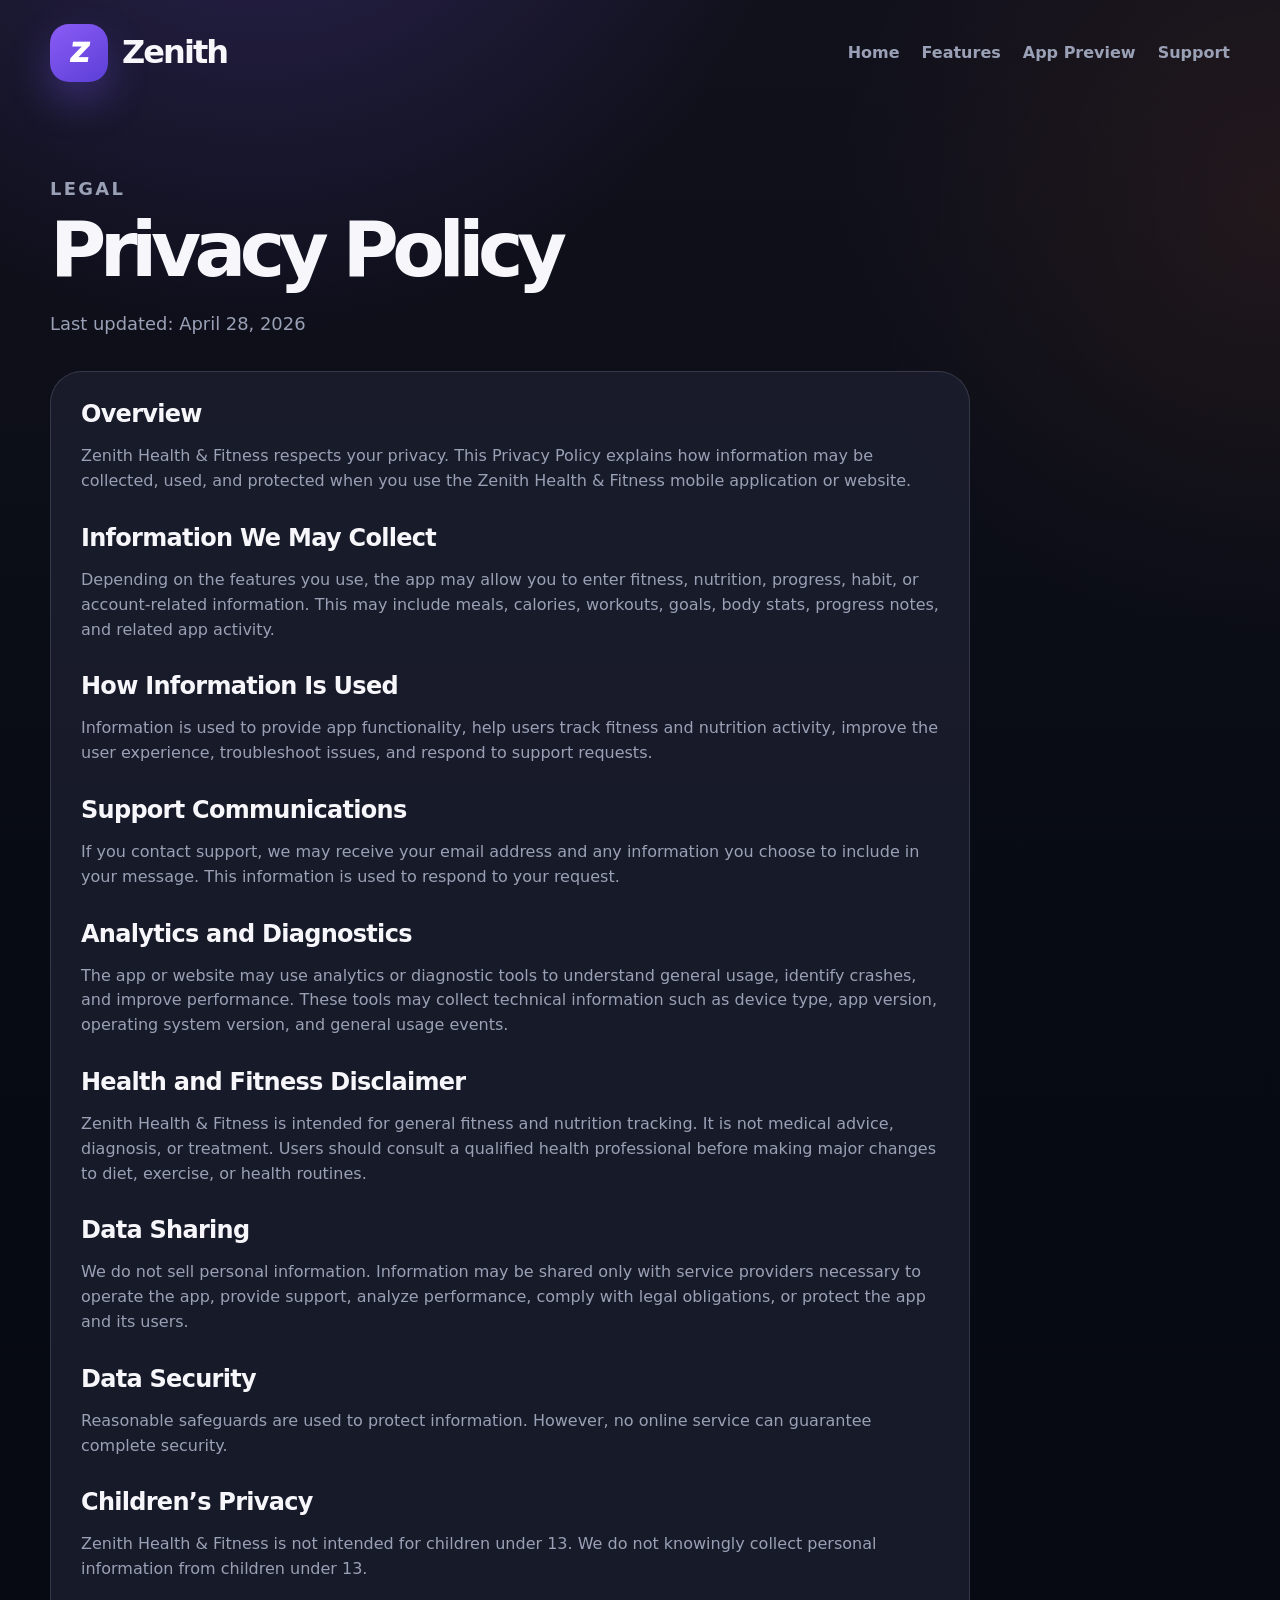
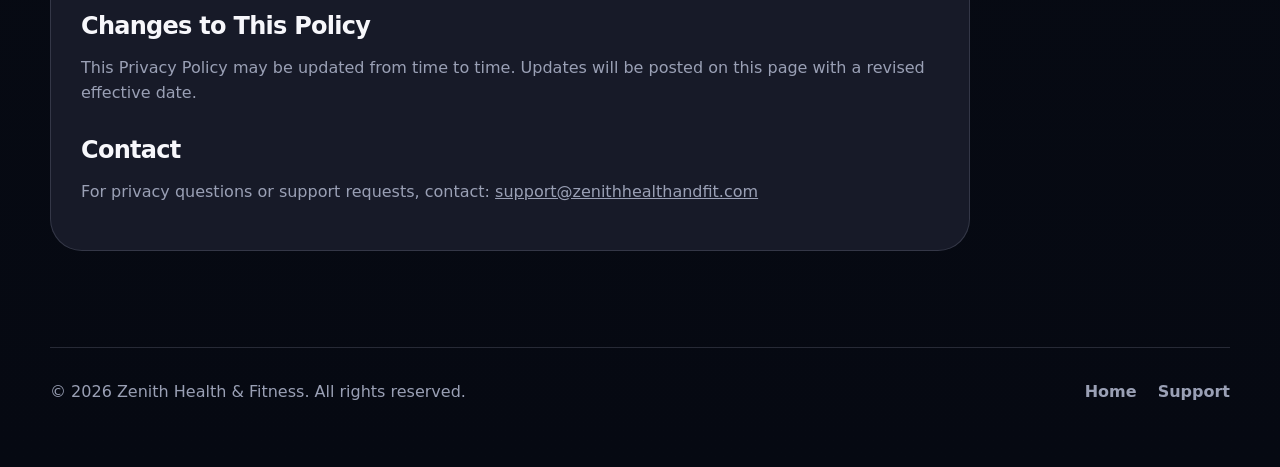
==== commit c556b853: "Add files via upload" ====
--- a/privacy.html
+++ b/privacy.html
@@ -19,8 +19,9 @@
 
     <nav class="nav">
       <a href="index.html">Home</a>
+      <a href="index.html#features">Features</a>
+      <a href="index.html#screens">App Preview</a>
       <a href="support.html">Support</a>
-      <a href="privacy.html">Privacy</a>
     </nav>
   </header>
 
@@ -93,8 +94,8 @@
   <footer class="site-footer">
     <p>© 2026 Zenith Health & Fitness. All rights reserved.</p>
     <div>
+      <a href="index.html">Home</a>
       <a href="support.html">Support</a>
-      <a href="privacy.html">Privacy Policy</a>
     </div>
   </footer>
 </body>
--- a/styles.css
+++ b/styles.css
@@ -37,6 +37,11 @@
   line-height: 1.55;
 }
 
+img {
+  max-width: 100%;
+  display: block;
+}
+
 a {
   color: inherit;
 }
@@ -102,8 +107,8 @@
   width: min(1180px, calc(100% - 32px));
   margin: 42px auto 0;
   display: grid;
-  grid-template-columns: minmax(0, 0.95fr) minmax(360px, 0.78fr);
-  gap: 64px;
+  grid-template-columns: minmax(0, 0.9fr) minmax(390px, 0.9fr);
+  gap: 58px;
   align-items: center;
   min-height: 760px;
 }
@@ -197,237 +202,34 @@
 .trust-row span {
   padding: 10px 14px;
   border-radius: 999px;
-  color: var(--muted);
-  background: rgba(255,255,255,0.045);
-  border: 1px solid var(--line);
-  font-weight: 800;
-  font-size: 0.9rem;
-}
-
-.phone-showcase {
-  display: flex;
-  justify-content: center;
-}
-
-.phone {
-  width: min(420px, 100%);
-  min-height: 820px;
+  color: #8f96ad;
+  background: rgba(255,255,255,0.035);
+  border: 1px solid rgba(255,255,255,0.08);
+  font-weight: 700;
+  font-size: 0.85rem;
+  letter-spacing: 0.02em;
+  cursor: default;
+  pointer-events: none;
+}
+
+.hero-visual {
   position: relative;
-  overflow: hidden;
-  border-radius: 42px;
-  border: 1px solid rgba(154, 160, 181, 0.22);
-  background: #080c15;
-  box-shadow: var(--shadow);
-}
-
-.phone::before {
+}
+
+.hero-visual::before {
   content: "";
   position: absolute;
-  inset: 0;
-  background:
-    radial-gradient(circle at 20% 0%, rgba(124,92,255,0.22), transparent 20rem),
-    radial-gradient(circle at 90% 80%, rgba(236,72,153,0.12), transparent 18rem);
-  pointer-events: none;
-}
-
-.phone-status {
-  position: relative;
-  height: 18px;
-}
-
-.app-header {
-  position: relative;
-  z-index: 1;
-  padding: 20px 26px 22px;
-  display: flex;
-  justify-content: space-between;
-  align-items: center;
-  background: rgba(21, 22, 34, 0.82);
-  border-bottom: 1px solid var(--line);
-}
-
-.mini-brand {
-  display: inline-flex;
-  align-items: center;
-  gap: 12px;
-}
-
-.mini-brand strong {
-  font-size: 1.55rem;
-  letter-spacing: -0.06em;
-}
-
-.mini-icon {
-  width: 46px;
-  height: 46px;
-  border-radius: 15px;
-  display: grid;
-  place-items: center;
-  background: linear-gradient(145deg, #8b5cf6, #5b3fd6);
-  color: #fff;
-  font-weight: 950;
-  font-size: 1.4rem;
-}
-
-.header-icons {
-  display: flex;
-  gap: 14px;
-  color: var(--muted);
-  font-size: 1.4rem;
-}
-
-.screen-section {
-  position: relative;
-  z-index: 1;
-  padding: 30px 24px 112px;
-}
-
-.screen-section h2 {
-  font-size: 2.45rem;
-  margin-bottom: 8px;
-}
-
-.screen-section p {
-  color: var(--muted);
-}
-
-.streak {
-  width: fit-content;
-  margin-bottom: 12px;
-  padding: 11px 16px;
+  inset: 8% 10%;
   border-radius: 999px;
-  font-weight: 900;
-  border: 1px solid;
-}
-
-.streak.purple {
-  color: var(--purple);
-  background: rgba(124,92,255,0.13);
-  border-color: rgba(124,92,255,0.35);
-}
-
-.streak.orange {
-  color: var(--orange);
-  background: rgba(255,122,47,0.12);
-  border-color: rgba(255,122,47,0.35);
-}
-
-.metric-grid {
-  margin-top: 24px;
-  display: grid;
-  grid-template-columns: repeat(2, 1fr);
-  gap: 14px;
-}
-
-.metric-card {
-  min-height: 132px;
-  padding: 20px 18px;
-  border-radius: 24px;
-  background: rgba(29,32,48,0.74);
-  border: 1px solid var(--line);
-}
-
-.metric-card span {
-  display: block;
-  color: var(--muted);
-  font-size: 0.82rem;
-  font-weight: 900;
-  letter-spacing: 0.08em;
-}
-
-.metric-card strong {
-  display: block;
-  margin-top: 14px;
-  font-size: 2rem;
-  line-height: 1;
-}
-
-.metric-card small {
-  display: block;
-  margin-top: 8px;
-  color: var(--muted);
-  font-size: 0.9rem;
-}
-
-.budget-card {
-  margin-top: 24px;
-  padding: 22px;
-  border-radius: 26px;
-  background: rgba(29,32,48,0.84);
-  border: 1px solid var(--line);
-}
-
-.budget-top {
-  display: flex;
-  justify-content: space-between;
-  gap: 16px;
-  align-items: center;
-}
-
-.budget-top span {
-  color: var(--green);
-  font-weight: 950;
-}
-
-.progress-track {
-  height: 12px;
-  margin: 18px 0;
-  border-radius: 999px;
-  overflow: hidden;
-  background: rgba(154, 160, 181, 0.15);
-}
-
-.progress-track span {
-  display: block;
-  height: 100%;
-  border-radius: inherit;
-  background: linear-gradient(90deg, var(--orange), #ff9f45);
-}
-
-.budget-values {
-  display: flex;
-  justify-content: space-between;
-  color: var(--muted);
-  text-align: center;
-}
-
-.budget-values strong {
-  display: block;
-  color: var(--text);
-  font-size: 1.5rem;
-  line-height: 1.1;
-}
-
-.bottom-nav {
-  position: absolute;
-  z-index: 2;
-  left: 0;
-  right: 0;
-  bottom: 0;
-  min-height: 88px;
-  padding: 14px 14px 18px;
-  display: grid;
-  grid-template-columns: repeat(5, 1fr);
-  gap: 6px;
-  background: rgba(21, 22, 34, 0.96);
-  border-top: 1px solid var(--line);
-}
-
-.bottom-nav span {
-  display: grid;
-  place-items: center;
-  gap: 4px;
-  color: var(--muted);
-  font-size: 1.1rem;
-}
-
-.bottom-nav small {
-  font-size: 0.64rem;
-  font-weight: 800;
-}
-
-.bottom-nav .active {
-  color: var(--purple);
+  background: rgba(124, 92, 255, 0.18);
+  filter: blur(70px);
+  z-index: -1;
+}
+
+.hero-visual img {
+  width: 100%;
+  border-radius: 34px;
+  filter: drop-shadow(0 32px 80px rgba(0, 0, 0, 0.42));
 }
 
 .section,
@@ -446,7 +248,6 @@
 }
 
 .section-heading p,
-.split-section p,
 .app-store-card p,
 .page-header p {
   color: var(--muted);
@@ -502,50 +303,27 @@
   color: var(--pink);
 }
 
-.split-section {
-  display: grid;
-  grid-template-columns: 0.85fr 1.15fr;
-  gap: 42px;
-  align-items: start;
-}
-
-.screen-cards {
-  display: grid;
-  gap: 16px;
-}
-
-.screen-cards article {
-  padding: 26px;
-  border-radius: var(--radius-md);
-  background: rgba(29,32,48,0.72);
+.screenshot-section {
+  padding-top: 72px;
+}
+
+.screenshot-grid {
+  display: grid;
+  grid-template-columns: repeat(4, 1fr);
+  gap: 18px;
+}
+
+.screenshot-card {
+  position: relative;
+  overflow: hidden;
+  border-radius: 34px;
   border: 1px solid var(--line);
-}
-
-.screen-cards p {
-  color: var(--muted);
-}
-
-.pill {
-  display: inline-flex;
-  margin-bottom: 14px;
-  padding: 7px 12px;
-  border-radius: 999px;
-  font-size: 0.78rem;
-  font-weight: 950;
-  letter-spacing: 0.05em;
-  text-transform: uppercase;
-}
-
-.purple-pill {
-  color: var(--purple);
-  background: rgba(124,92,255,0.15);
-  border: 1px solid rgba(124,92,255,0.28);
-}
-
-.orange-pill {
-  color: var(--orange);
-  background: rgba(255,122,47,0.13);
-  border: 1px solid rgba(255,122,47,0.28);
+  background: rgba(29, 32, 48, 0.68);
+  box-shadow: 0 24px 70px rgba(0, 0, 0, 0.25);
+}
+
+.screenshot-card img {
+  width: 100%;
 }
 
 .app-store-section {
@@ -660,24 +438,25 @@
   margin-top: 0;
 }
 
-@media (max-width: 980px) {
-  .hero,
-  .split-section,
+@media (max-width: 1100px) {
+  .hero {
+    grid-template-columns: 1fr;
+    min-height: auto;
+    margin-top: 30px;
+  }
+
+  .hero-visual {
+    max-width: 850px;
+    margin: 0 auto;
+  }
+
+  .feature-grid,
+  .screenshot-grid {
+    grid-template-columns: repeat(2, 1fr);
+  }
+
   .support-grid {
     grid-template-columns: 1fr;
-  }
-
-  .hero {
-    min-height: auto;
-    margin-top: 30px;
-  }
-
-  .feature-grid {
-    grid-template-columns: repeat(2, 1fr);
-  }
-
-  .phone {
-    min-height: 780px;
   }
 }
 
@@ -712,17 +491,8 @@
   }
 
   .feature-grid,
-  .metric-grid {
+  .screenshot-grid {
     grid-template-columns: 1fr;
-  }
-
-  .phone {
-    border-radius: 34px;
-    min-height: 900px;
-  }
-
-  .bottom-nav small {
-    display: none;
   }
 
   .section {
